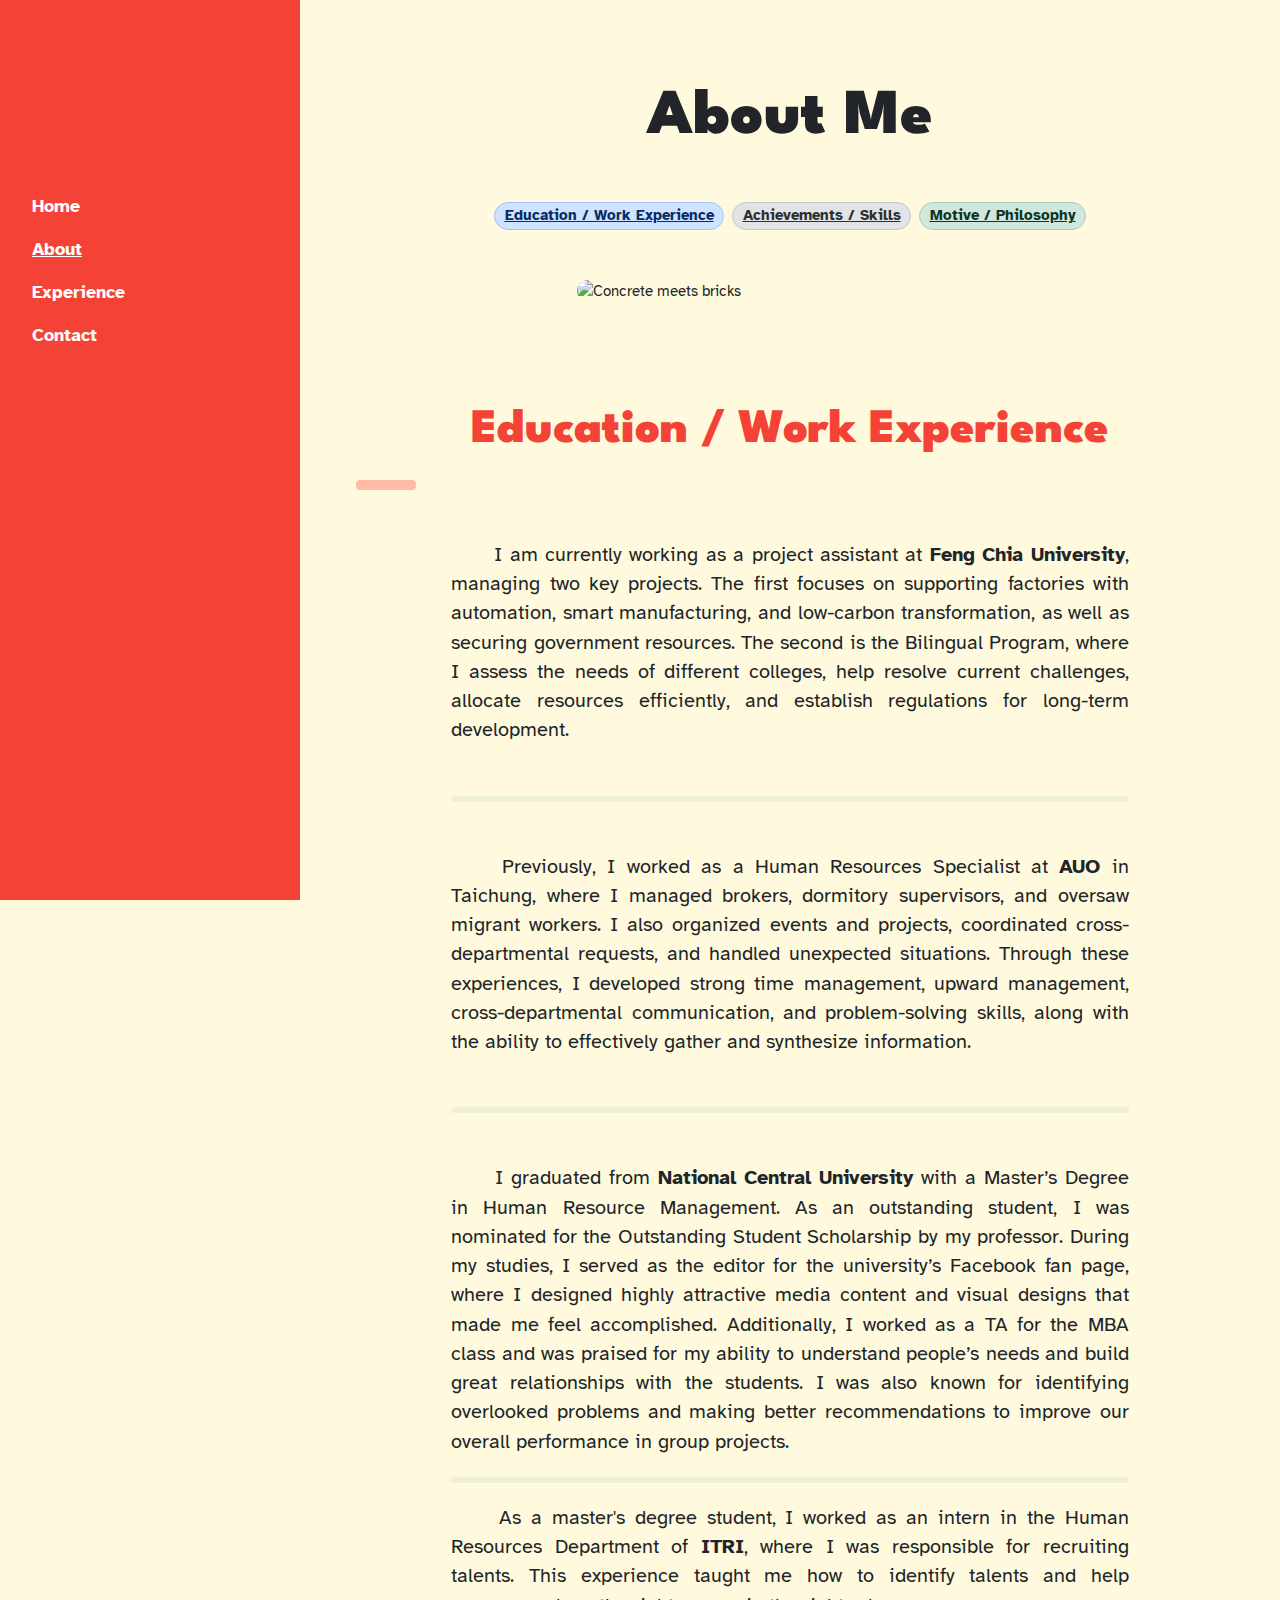
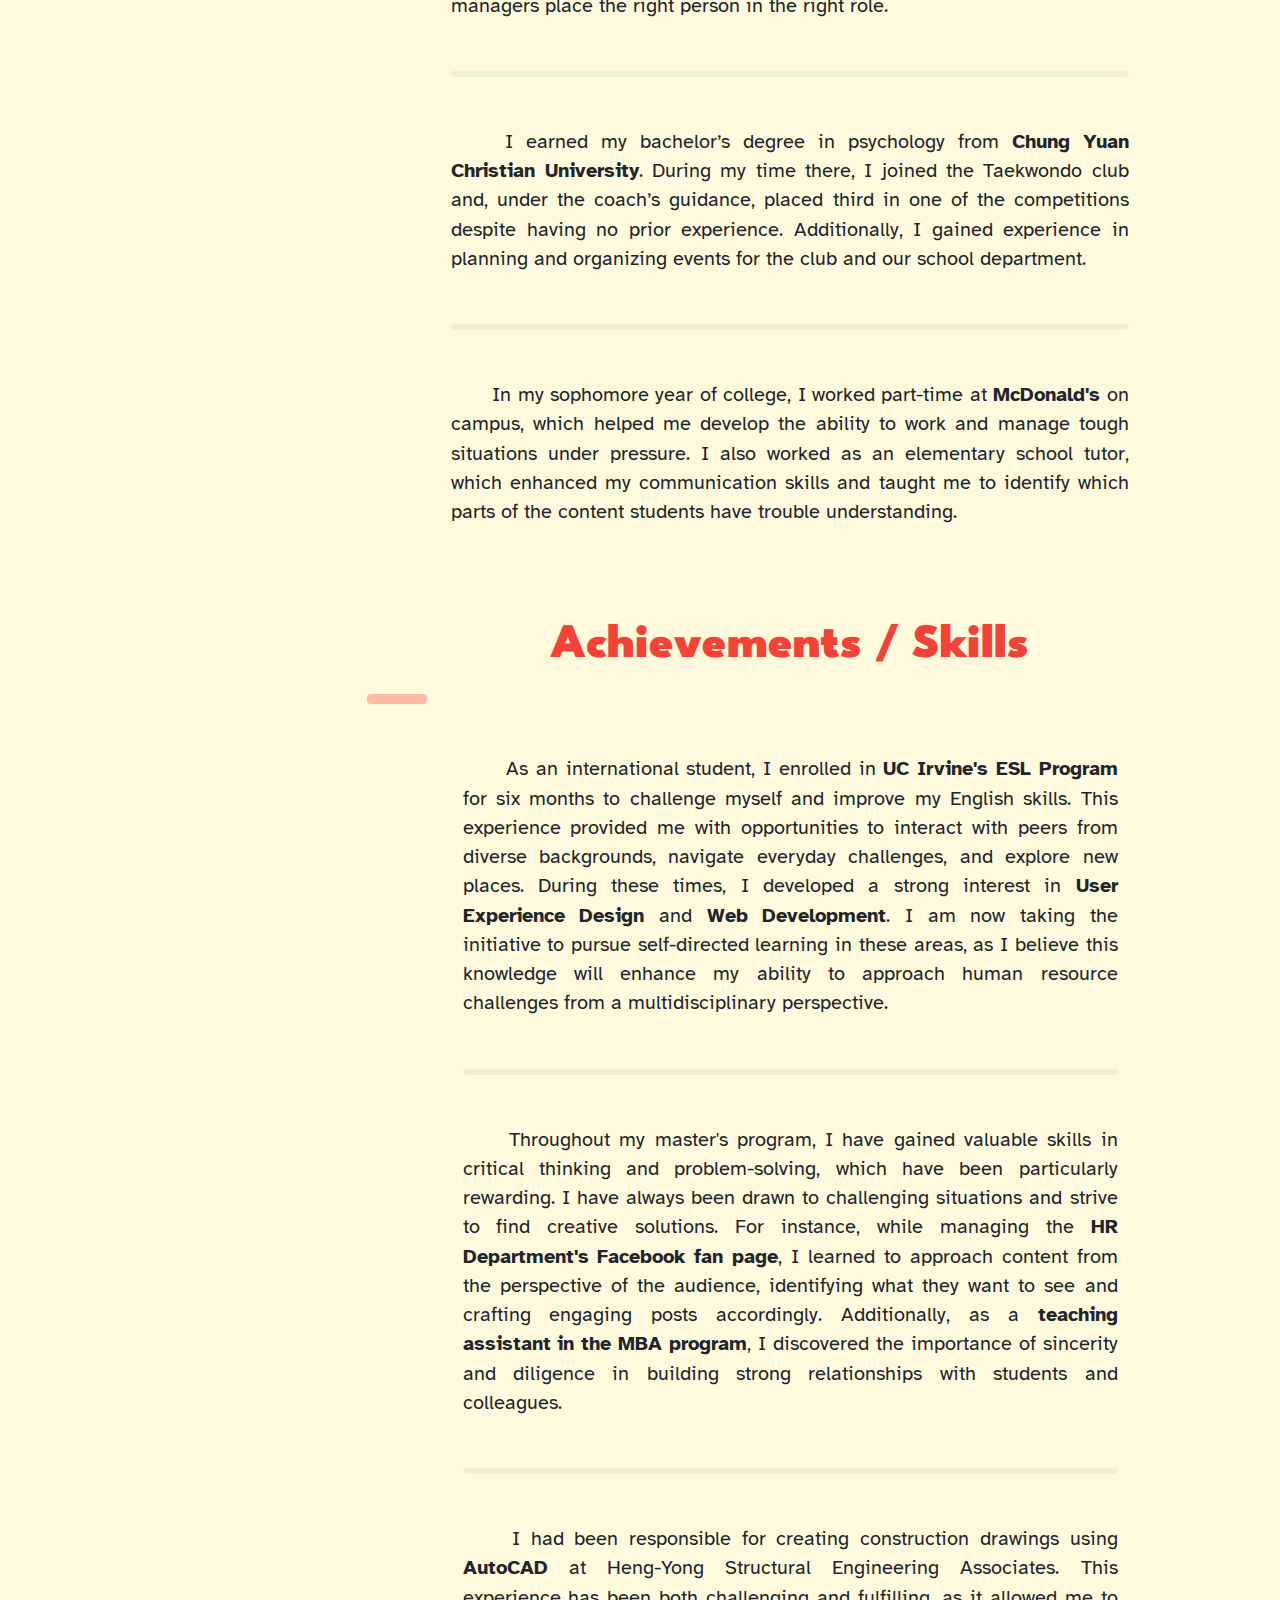
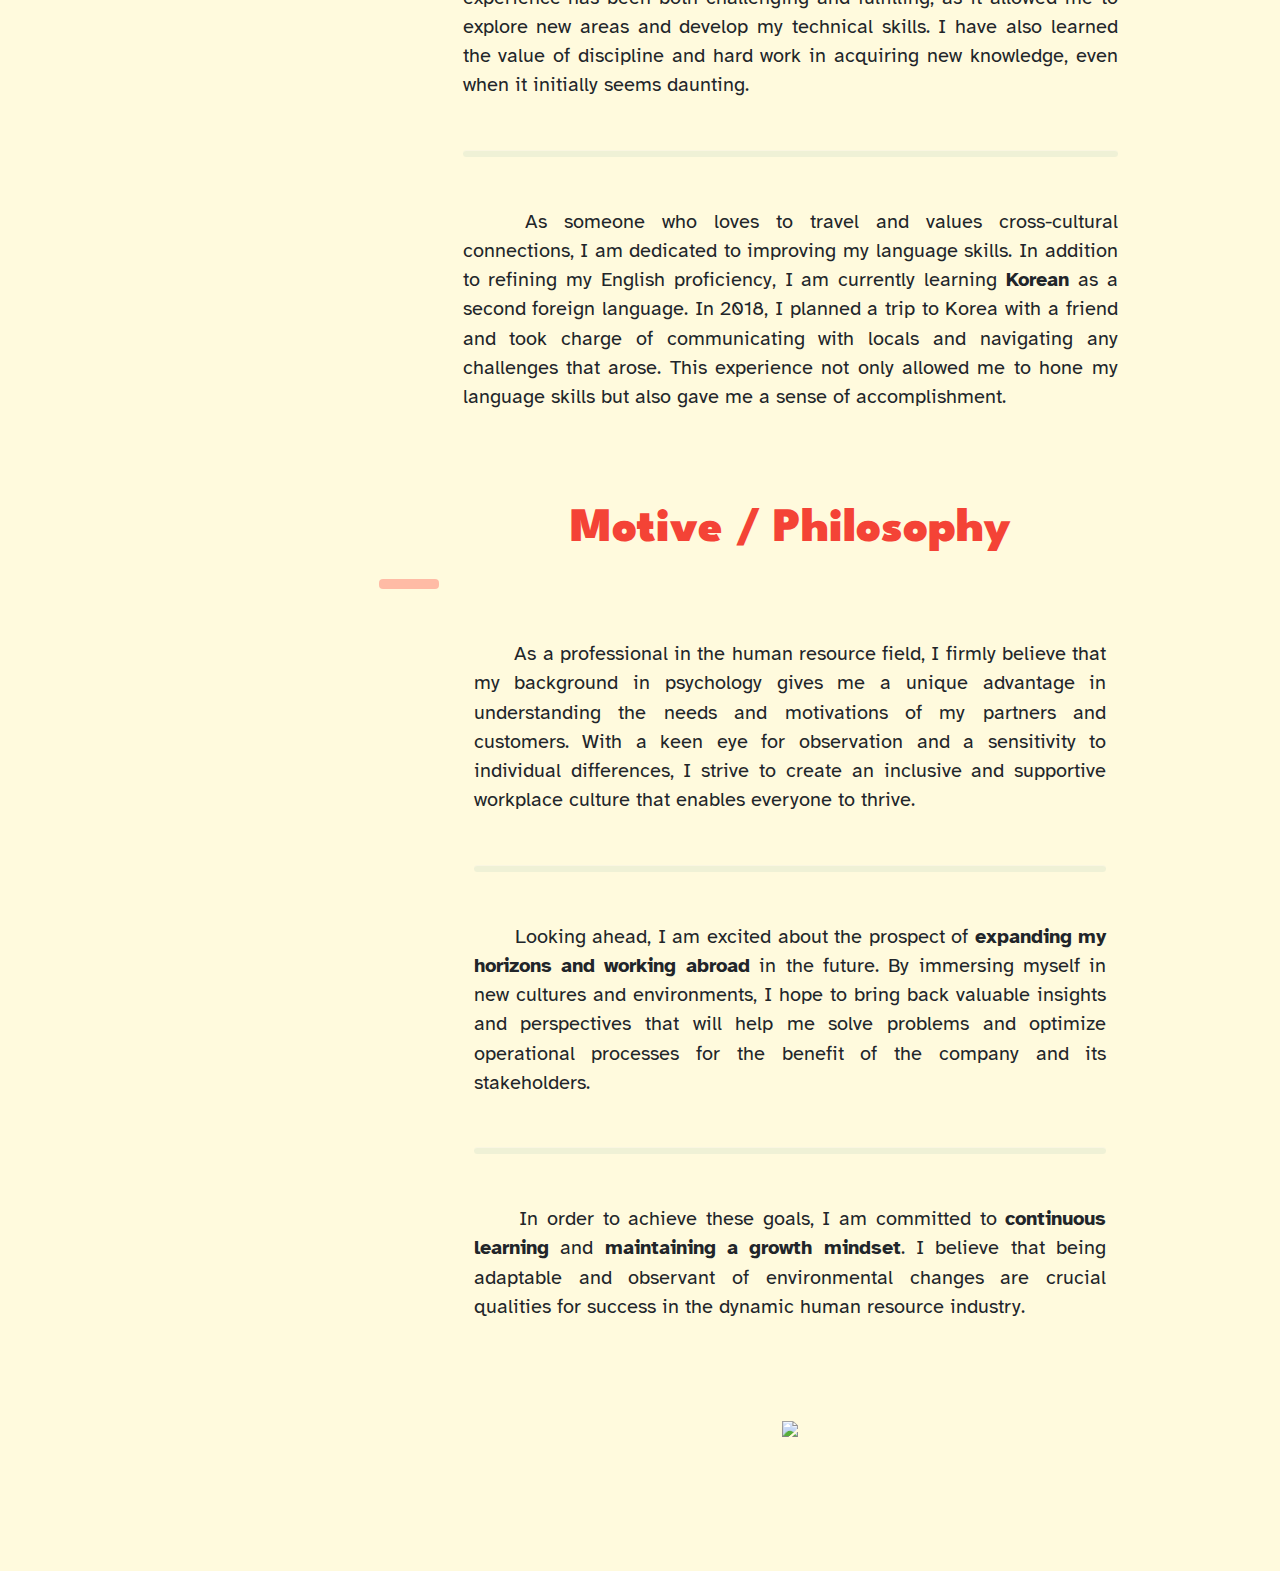
==== about.html @ fe17a48e "Add files via upload" ====
<!DOCTYPE html>
<html lang="en">
<head>
    <meta charset="UTF-8">
    <meta name="viewport" content="width=device-width, initial-scale=1.0">
    <title>About</title>

    <!--font-->
    <link rel="preconnect" href="https://fonts.googleapis.com">
    <link rel="preconnect" href="https://fonts.gstatic.com" crossorigin>
    <link href="https://fonts.googleapis.com/css2?family=League+Spartan:wght@100..900&display=swap" rel="stylesheet">
    <link href="https://fonts.googleapis.com/css2?family=Atkinson+Hyperlegible:ital,wght@0,400;0,700;1,400;1,700&display=swap" rel="stylesheet">

    <!--css-->
    <link rel="stylesheet" href="./style.css" />

    <!--bootstrap-->
    <link href="https://cdn.jsdelivr.net/npm/bootstrap@5.3.3/dist/css/bootstrap.min.css" rel="stylesheet" integrity="sha384-QWTKZyjpPEjISv5WaRU9OFeRpok6YctnYmDr5pNlyT2bRjXh0JMhjY6hW+ALEwIH" crossorigin="anonymous">
    
    <!--W3-->
    <link rel="stylesheet" href="https://www.w3schools.com/w3css/4/w3.css">

  <style>
    .badge {
      font-size: 1rem;
      text-decoration: none !important;
    }
  </style>

</head>

<body>
<!-- Sidebar/menu -->
<nav class="w3-sidebar w3-red w3-collapse w3-top w3-large w3-padding" style="z-index:3;width:300px;font-weight:bold;" id="mySidebar"><br>
  <a href="javascript:void(0)" onclick="w3_close()" class="w3-button w3-hide-large w3-display-topleft" style="width:100%;font-size:22px">Close Menu</a>

  <div class="w3-bar-block" style="margin-top:150px">
    <a href="./index.html" onclick="w3_close()" class="w3-bar-item w3-button w3-hover-white">Home</a> 
    <a href="./about.html" onclick="w3_close()" class="w3-bar-item w3-hover-white">About</a> 
    <a href="./experience.html" onclick="w3_close()" class="w3-bar-item w3-button w3-hover-white">Experience</a> 
    <a href="./contact.html" onclick="w3_close()" class="w3-bar-item w3-button w3-hover-white">Contact</a> 

  </div>
</nav>

<!-- Top menu on small screens -->
<header class="w3-container w3-top w3-hide-large w3-red w3-xlarge w3-padding">
  <a href="javascript:void(0)" class="w3-button w3-red w3-margin-right" onclick="w3_open()">☰</a>
</header>

<!-- Overlay effect when opening sidebar on small screens -->
<div class="w3-overlay w3-hide-large" onclick="w3_close()" style="cursor:pointer" title="close side menu" id="myOverlay"></div>

<!-- !PAGE CONTENT! -->
<div class="w3-main" style="margin-left:340px;margin-right:40px">

<!-- Header -->
  <div class="w3-container" style="margin-top:80px">
    <h1 class="w3-jumbo titleMain" style="text-align:center"><b>About Me</b></h1>
  </div>
  
<!--Badges-->
<div class="d-flex gap-2 justify-content-center pt-5 ">
  <span class="badge bg-primary-subtle border border-primary-subtle text-primary-emphasis rounded-pill"><a href="#EducationWorkExperience">Education / Work Experience</a></span>
  <span class="badge bg-secondary-subtle border border-secondary-subtle text-secondary-emphasis rounded-pill"><a href="#AchievementsSkills">Achievements / Skills</a></span>
  <span class="badge bg-success-subtle border border-success-subtle text-success-emphasis rounded-pill"><a href="#MotivePhilosophy">Motive / Philosophy</a></span>
</div>


  <!-- Photo grid (modal) -->
  <div class="w3-row-padding" style="display: flex; justify-content: center;">
    <div class="w3-half" style="display: flex; justify-content:center ;">
      <img id="roadImg" src="./img/road.jpg" style="width: 600px; border-radius: 25px; margin-top: 50px;";onclick="onClick(this)" alt="Concrete meets bricks">
    </div>
  </div>



<!-- Education / Work Experiencen -->
  <div class="w3-container" id="EducationWorkExperience" style="margin-top:100px;">
    <h1 class="w3-xxxlarge w3-text-red redTitle" style="text-align:center"><b>Education / Work Experience</b></h1>
    <hr style="width:50px;border:5px solid red" class="w3-round">
  </div>

  <div class="container" id="grid-container-work" style="display: grid; grid-template-columns: 1fr;">
    <div class="content" style="width:100%; justify-content: center; align-items: center; text-align: justify; padding: 30px 100px; font-size: 1.3rem;">
      <p>　　I am currently working as a project assistant at <b>Feng Chia University</b>, managing two key projects. The first focuses on supporting factories with automation, smart manufacturing, and low-carbon transformation, as well as securing government resources. The second is the Bilingual Program, where I assess the needs of different colleges, help resolve current challenges, allocate resources efficiently, and establish regulations for long-term development.</p>
      <hr style="background-color:#C1D8C3;height: 6px; border-radius: 30px; margin-top: 50px;margin-bottom: 50px;"/>
      <p>　　Previously, I worked as a Human Resources Specialist at <b>AUO</b> in Taichung, where I managed brokers, dormitory supervisors, and oversaw migrant workers. I also organized events and projects, coordinated cross-departmental requests, and handled unexpected situations. Through these experiences, I developed strong time management, upward management, cross-departmental communication, and problem-solving skills, along with the ability to effectively gather and synthesize information.</p>
      <hr style="background-color:#C1D8C3;height: 6px; border-radius: 30px; margin-top: 50px;margin-bottom: 50px;"/>
      <p>　　I graduated from <b>National Central University</b> with a Master’s Degree in Human Resource Management. As an outstanding student, I was nominated for the Outstanding Student Scholarship by my professor. During my studies, I served as the editor for the university’s Facebook fan page, where I designed highly attractive media content and visual designs that made me feel accomplished. Additionally, I worked as a TA for the MBA class and was praised for my ability to understand people’s needs and build great relationships with the students. I was also known for identifying overlooked problems and making better recommendations to improve our overall performance in group projects.</p>
      <hr style="background-color:#C1D8C3;height: 6px; border-radius: 30px;"/>
      <p>　　As a master's degree student, I worked as an intern in the Human Resources Department of <b>ITRI</b>, where I was responsible for recruiting talents. This experience taught me how to identify talents and help managers place the right person in the right role.</p>
      <hr style="background-color:#C1D8C3;height: 6px; border-radius: 30px; margin-top: 50px;margin-bottom: 50px;"/>
      <p>　　I earned my bachelor’s degree in psychology from <b>Chung Yuan Christian University</b>. During my time there, I joined the Taekwondo club and, under the coach’s guidance, placed third in one of the competitions despite having no prior experience. Additionally, I gained experience in planning and organizing events for the club and our school department.</p>
      <hr style="background-color:#C1D8C3;height: 6px; border-radius: 30px; margin-top: 50px;margin-bottom: 50px;"/>
      <p>　　In my sophomore year of college, I worked part-time at <b>McDonald's</b> on campus, which helped me develop the ability to work and manage tough situations under pressure. I also worked as an elementary school tutor, which enhanced my communication skills and taught me to identify which parts of the content students have trouble understanding.</p>
    </div>

    

<!-- Achievements / Skills -->

  <div class="w3-container" id="AchievementsSkills" style="margin-top:60px;">
    <h1 class="w3-xxxlarge w3-text-red redTitle" style="text-align:center"><b>Achievements / Skills</b></h1>
    <hr style="width:50px;border:5px solid red" class="w3-round">
  </div>

  <div class="container" id="grid-container-work" style="display: grid; grid-template-columns: 1fr;">
    <div class="content" style="width: 100%; justify-content: center; align-items: center;text-align: justify; padding: 30px 100px; font-size: 1.3rem;">
      <p>　　As an international student, I enrolled in <b>UC Irvine's ESL Program</b> for six months to challenge myself and improve my English skills. This experience provided me with opportunities to interact with peers from diverse backgrounds, navigate everyday challenges, and explore new places. During these times, I developed a strong interest in <b>User Experience Design</b> and <b>Web Development</b>. I am now taking the initiative to pursue self-directed learning in these areas, as I believe this knowledge will enhance my ability to approach human resource challenges from a multidisciplinary perspective.</p>
      <hr style="background-color:#C1D8C3;height: 6px; border-radius: 30px; margin-top: 50px;margin-bottom: 50px;"/>
      <p>　　Throughout my master's program, I have gained valuable skills in critical thinking and problem-solving, which have been particularly rewarding. I have always been drawn to challenging situations and strive to find creative solutions. For instance, while managing the <b>HR Department's Facebook fan page</b>, I learned to approach content from the perspective of the audience, identifying what they want to see and crafting engaging posts accordingly. Additionally, as a <b>teaching assistant in the MBA program</b>, I discovered the importance of sincerity and diligence in building strong relationships with students and colleagues.</p>
      <hr style="background-color:#C1D8C3;height: 6px; border-radius: 30px; margin-top: 50px;margin-bottom: 50px;"/>
      <p>　　I had been responsible for creating construction drawings using <b>AutoCAD</b> at Heng-Yong Structural Engineering Associates. This experience has been both challenging and fulfilling, as it allowed me to explore new areas and develop my technical skills. I have also learned the value of discipline and hard work in acquiring new knowledge, even when it initially seems daunting.</p>
      <hr style="background-color:#C1D8C3;height: 6px; border-radius: 30px; margin-top: 50px;margin-bottom: 50px;"/>
      <p>　　As someone who loves to travel and values cross-cultural connections, I am dedicated to improving my language skills. In addition to refining my English proficiency, I am currently learning <b>Korean</b> as a second foreign language. In 2018, I planned a trip to Korea with a friend and took charge of communicating with locals and navigating any challenges that arose. This experience not only allowed me to hone my language skills but also gave me a sense of accomplishment.</p>
    </div>


<!-- Motive / Philosophy -->

  <div class="w3-container" id="MotivePhilosophy" style="margin-top:60px;">
    <h1 class="w3-xxxlarge w3-text-red redTitle" style="text-align:center"><b>Motive / Philosophy</b></h1>
    <hr style="width:50px;border:5px solid red" class="w3-round">
  </div>

  <div class="container" id="grid-container-work" style="display: grid; grid-template-columns: 1fr;">
    <div class="content" style="width: 100%; justify-content: center; align-items: center;text-align: justify; padding: 30px 100px; font-size: 1.3rem; margin-bottom: 70px;">
      <p>　　As a professional in the human resource field, I firmly believe that my background in psychology gives me a unique advantage in understanding the needs and motivations of my partners and customers. With a keen eye for observation and a sensitivity to individual differences, I strive to create an inclusive and supportive workplace culture that enables everyone to thrive.</p>
      <hr style="background-color:#C1D8C3;height: 6px; border-radius: 30px; margin-top: 50px;margin-bottom: 50px;"/>
      <p>　　Looking ahead, I am excited about the prospect of <b>expanding my horizons and working abroad</b> in the future. By immersing myself in new cultures and environments, I hope to bring back valuable insights and perspectives that will help me solve problems and optimize operational processes for the benefit of the company and its stakeholders.</p>
      <hr style="background-color:#C1D8C3;height: 6px; border-radius: 30px; margin-top: 50px;margin-bottom: 50px;"/>
      <p>　　In order to achieve these goals, I am committed to <b>continuous learning</b> and <b>maintaining a growth mindset</b>. I believe that being adaptable and observant of environmental changes are crucial qualities for success in the dynamic human resource industry.</p>
    </div>

  <div style="display: flex; justify-content: center;">
      <img src="./img/2.png" style="height: 150px;">
  </div>
<script>
// Script to open and close sidebar
function w3_open() {
  document.getElementById("mySidebar").style.display = "block";
  document.getElementById("myOverlay").style.display = "block";
}
 
function w3_close() {
  document.getElementById("mySidebar").style.display = "none";
  document.getElementById("myOverlay").style.display = "none";
}

// Modal Image Gallery
function onClick(element) {
  document.getElementById("img01").src = element.src;
  document.getElementById("modal01").style.display = "block";
  var captionText = document.getElementById("caption");
  captionText.innerHTML = element.alt;
}
</script>
    
</body>
</html>
---- style.css ----
body {

    background-color: #FFFADD !important;
    font-family: "Atkinson Hyperlegible", system-ui !important;
    text-align: center;
}

p {
    margin: 0 !important;
}

h1 {
    font-family: "League Spartan", system-ui !important;
    font-weight: 700 !important;
    margin: 0 !important;
}

.grid-container {
    display: grid;
    height: 60vh;
    grid-template-columns: 1fr 0.5fr 0.5fr 1fr;
    grid-template-rows: 100px 100px 100px 100px 100px;
    margin-top: 70px;
    margin-left: 150px;
    margin-right: 150px;
    position: relative;
} 

#circleImg {
    width:500px;
    position: absolute;
    top:150px;

}

#arrowImg {
    width: 200px;
    position: absolute;
    top: 250px;
    right: 150px;
}

.item {
    display: flex;
    justify-content: center;
    align-items: center;
    padding: 20px;
}

#name {
    grid-row-start: 3;  
    padding-left: 50px;
}



.item-photo {
    padding: 0px 20px;
    grid-column-start: 2;
    grid-column-end: 4;
    grid-row-start: 2;
    grid-row-end: 4;
}

#intro {
    grid-column-start: 4;
    grid-row-start: 2;
}


.dropdown {
    background-color:#C1D8C3;
    color: white;
    border-radius: 20px;
}

.btn.dropdown-toggle {
    font-size: 1.4rem;
    padding-bottom: 0;
}

@media (max-width:1400px) {
    #circleImg {
        width:350px;
        position: absolute;
        top:180px;
        left: -25px;
    }

    #arrowImg {
        width: 100px;
        position: absolute;
        top: 250px;
        right: 100px;
    }

}

@media (max-width:1200px) {
    #circleImg {
        height: 200px;
        width:250px;
        position: absolute;
        top:150px;
        left: -10px;
    }

    #arrowImg {
        width: 100px;
        position: absolute;
        top: 250px;
        right: 100px;
    }

}

@media (max-width:765px) {
    #name {
        position: absolute;
        width: 100px;
        bottom:100px;
        right:400px
    }
    #intro {
        position: absolute;
        top: -80px;
        left: 85px;
    }   

    #circleImg {
        display: none;
        height: 260px;
        width:220px;
        position: absolute;
        top:120px;
        left:-130px;
    }

    #arrowImg {
        width: 100px;
        position: absolute;
        top: 250px;
        left: 400px;
    }

}

@media (max-width:576px) {

    #name {
        display: none;
    }
    #intro {
        display: none;
    }
    #circleImg {
        display: none;
    }
    #arrowImg {
         display: none;
    }
    #footerContact {
        display: none;
    }

    #header {
        margin-bottom:0 !important;
        padding-bottom:0 !important;
    }

}
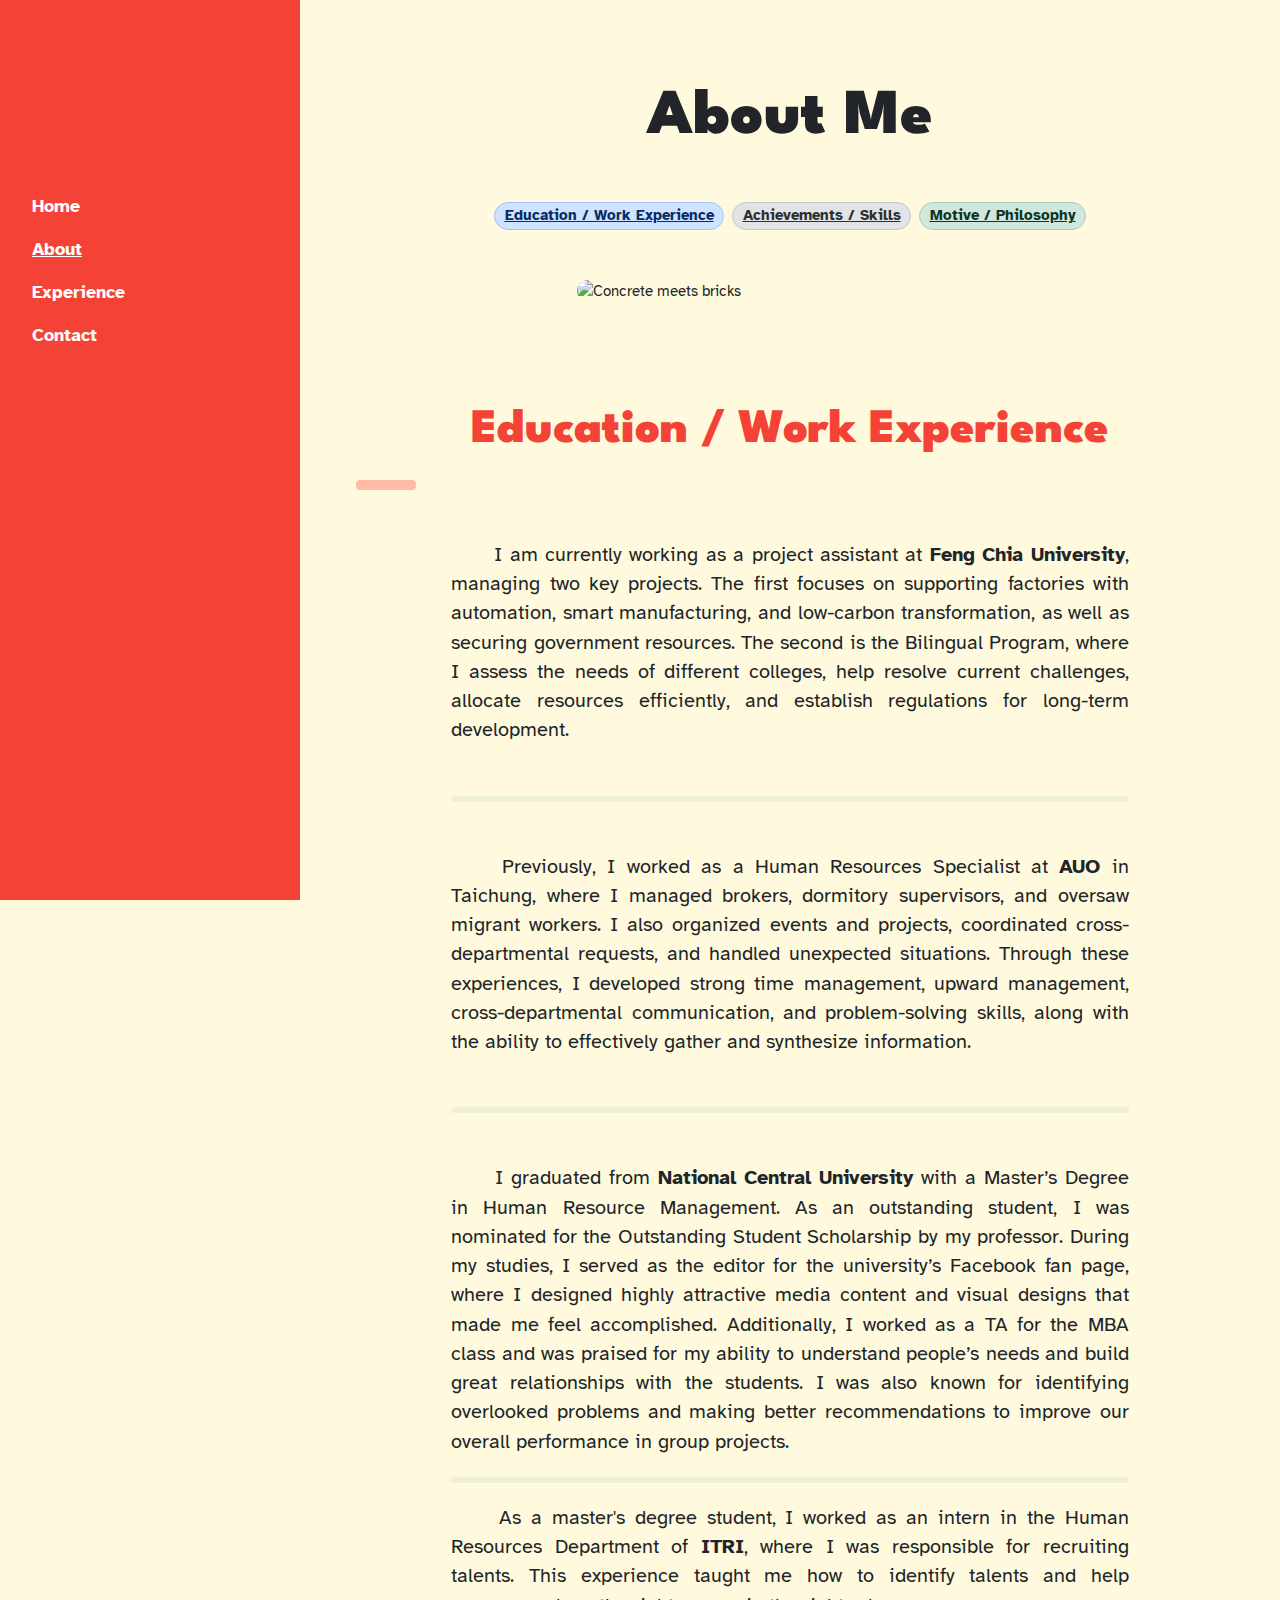
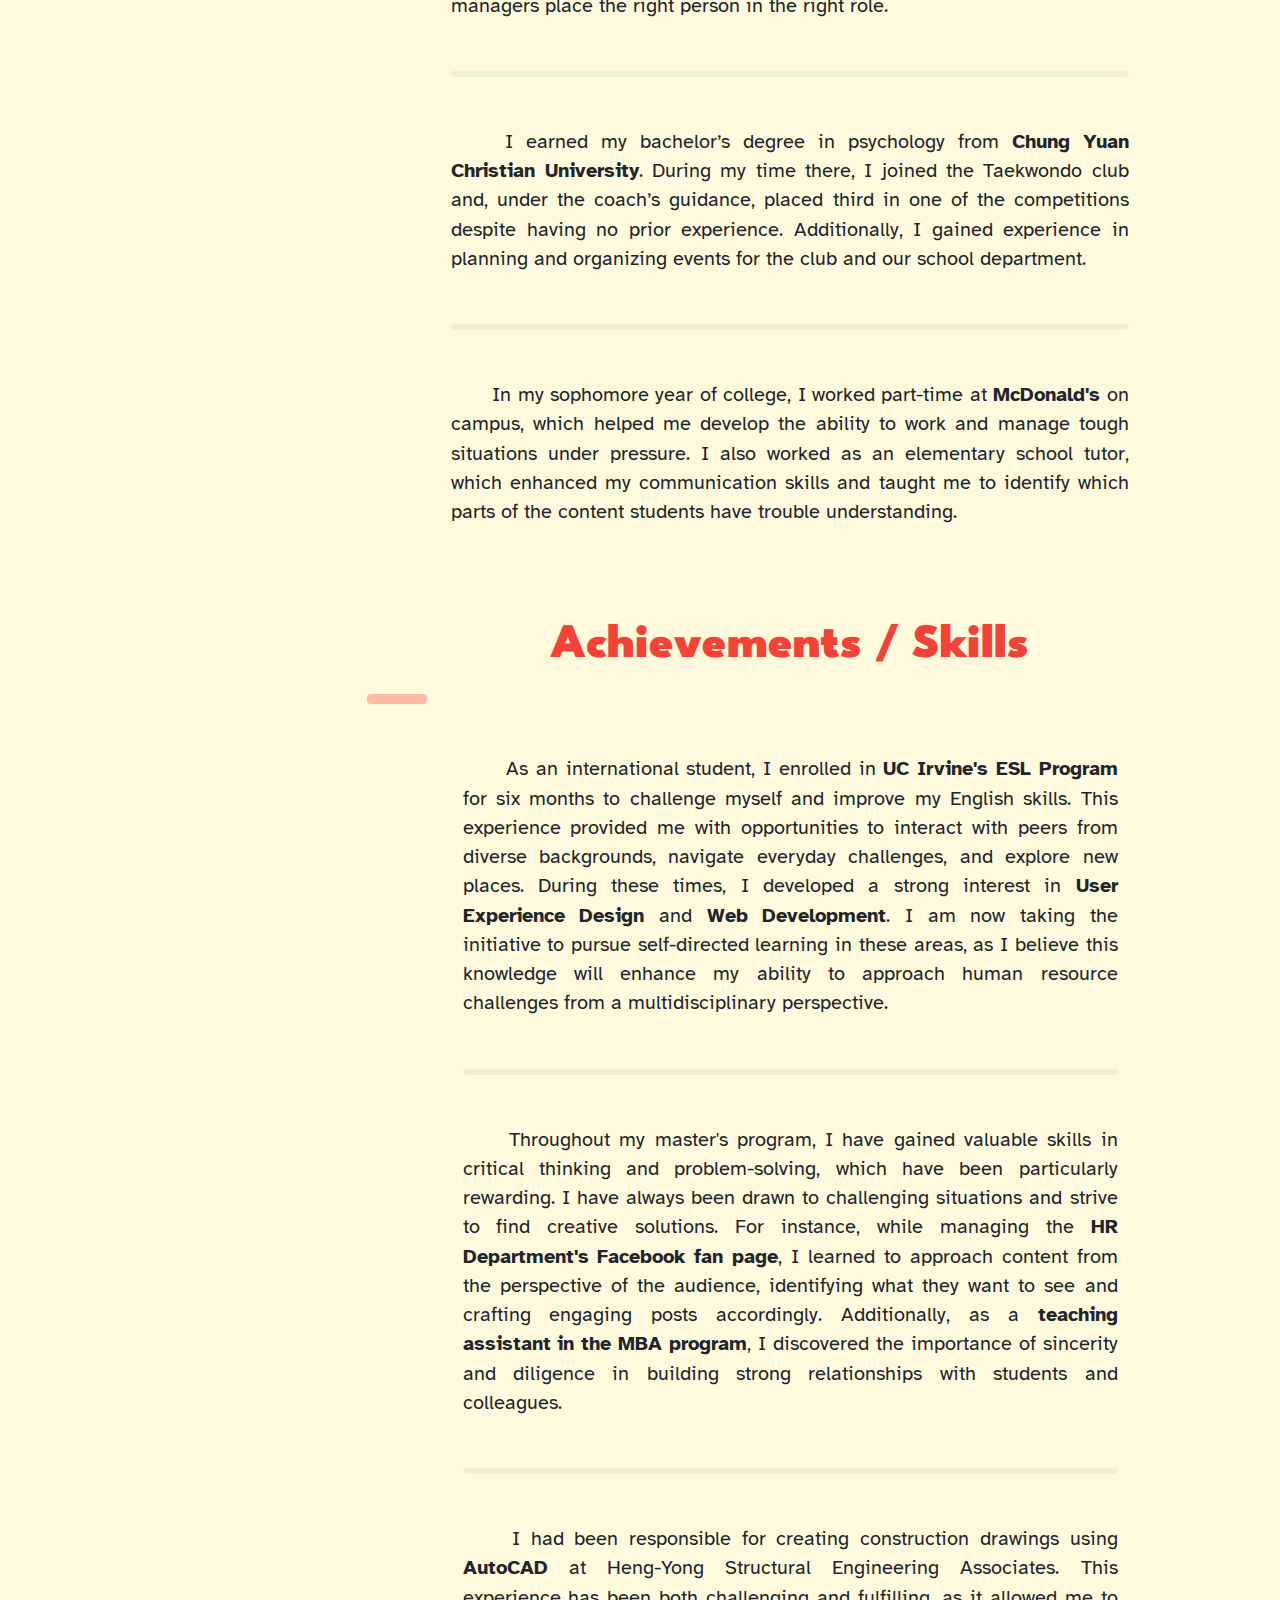
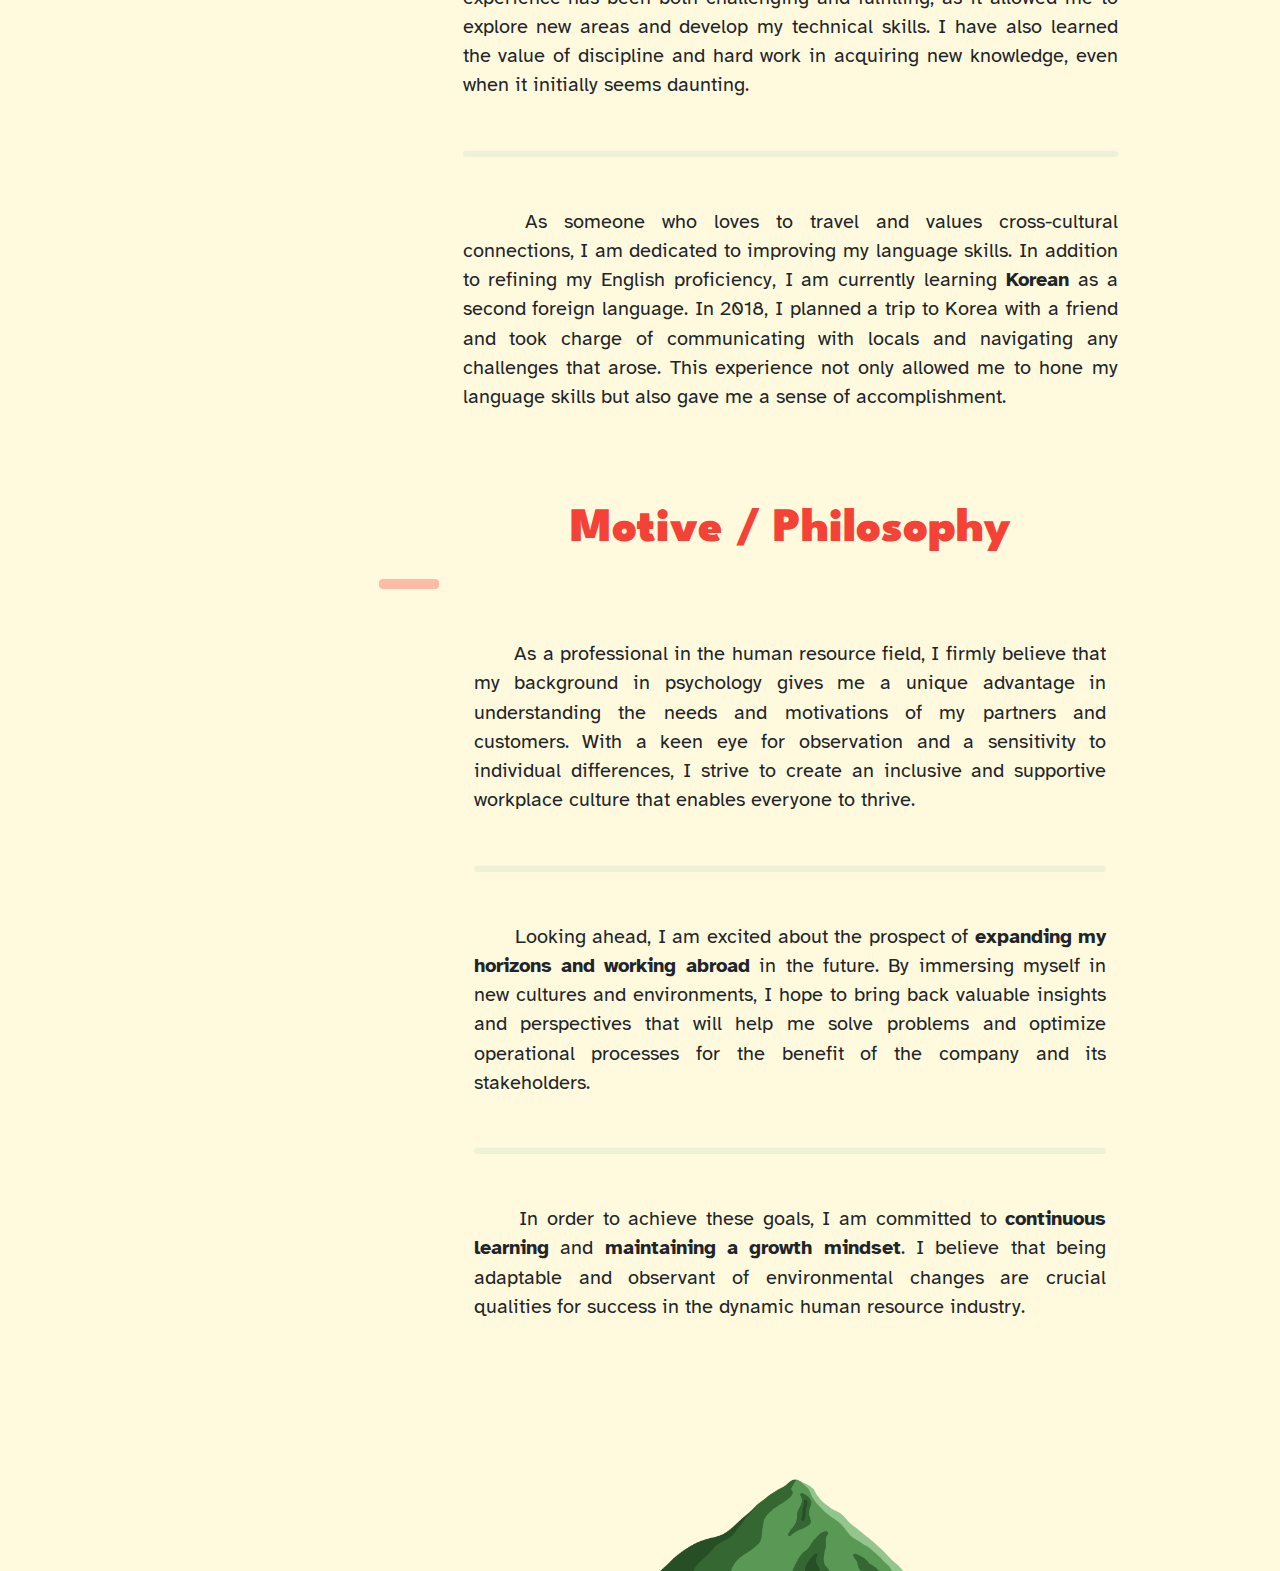
==== commit c80bbf05: "Add files via upload" ====
--- a/about.html
+++ b/about.html
@@ -22,8 +22,7 @@
 
   <style>
     .badge {
-      font-size: 1rem;
-      text-decoration: none !important;
+      font-size: 1rem; 
     }
   </style>
 
@@ -61,7 +60,7 @@
   
 <!--Badges-->
 <div class="d-flex gap-2 justify-content-center pt-5 ">
-  <span class="badge bg-primary-subtle border border-primary-subtle text-primary-emphasis rounded-pill"><a href="#EducationWorkExperience">Education / Work Experience</a></span>
+  <span class="badge bg-primary-subtle border border-primary-subtle text-primary-emphasis rounded-pill" style="text-decoration: none"><a href="#EducationWorkExperience">Education / Work Experience</a></span>
   <span class="badge bg-secondary-subtle border border-secondary-subtle text-secondary-emphasis rounded-pill"><a href="#AchievementsSkills">Achievements / Skills</a></span>
   <span class="badge bg-success-subtle border border-success-subtle text-success-emphasis rounded-pill"><a href="#MotivePhilosophy">Motive / Philosophy</a></span>
 </div>
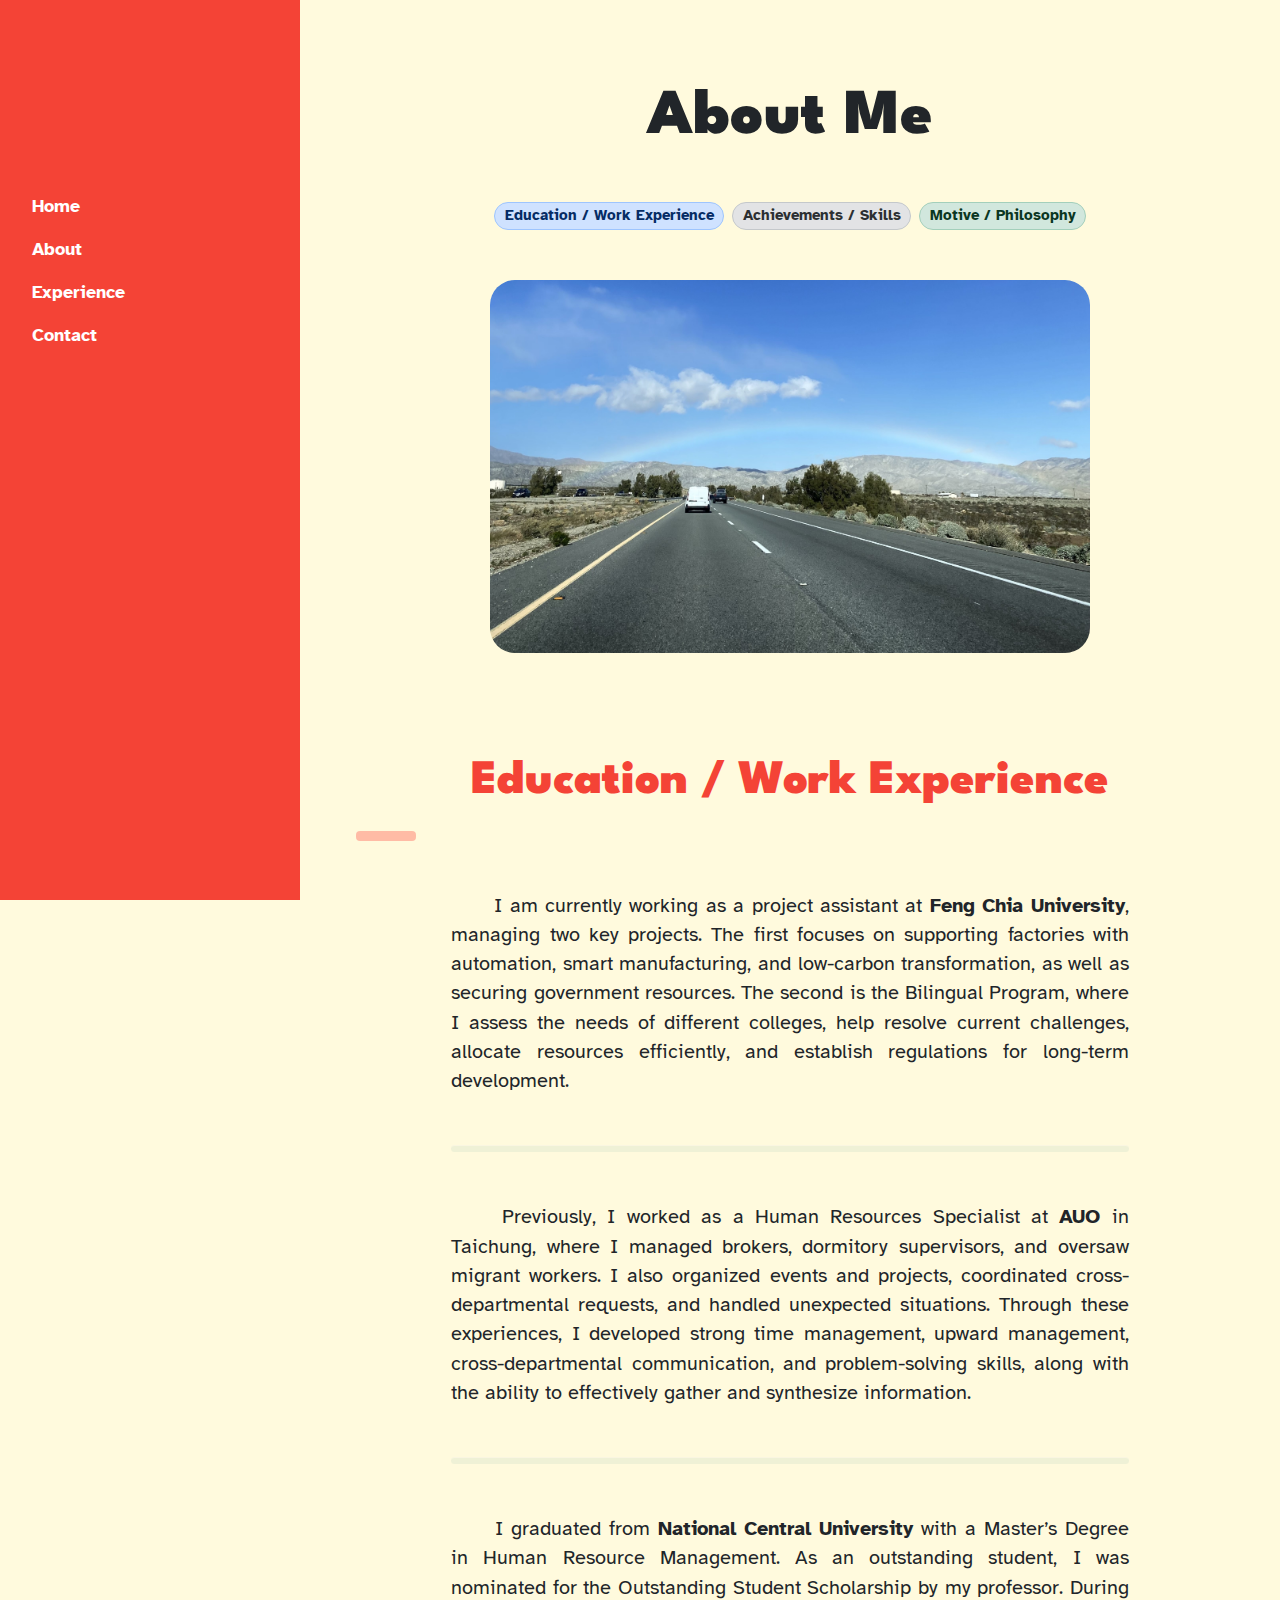
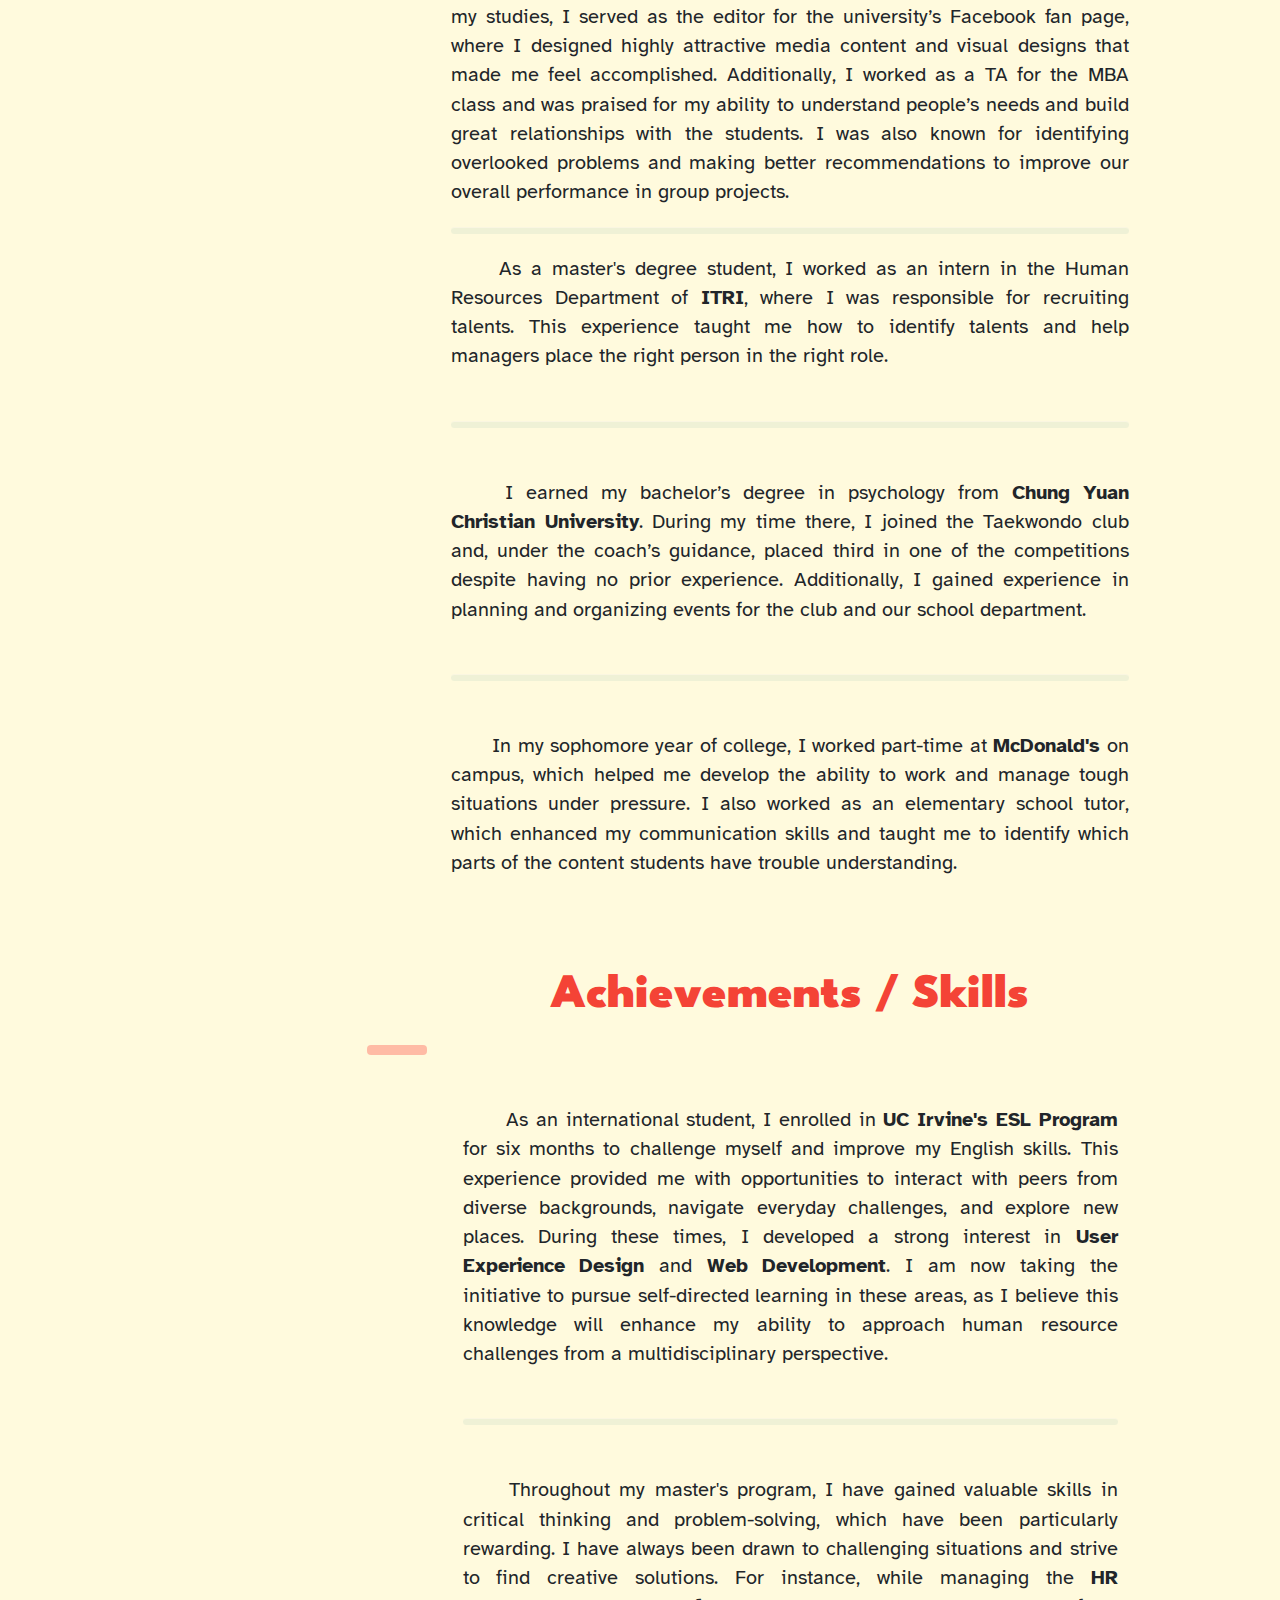
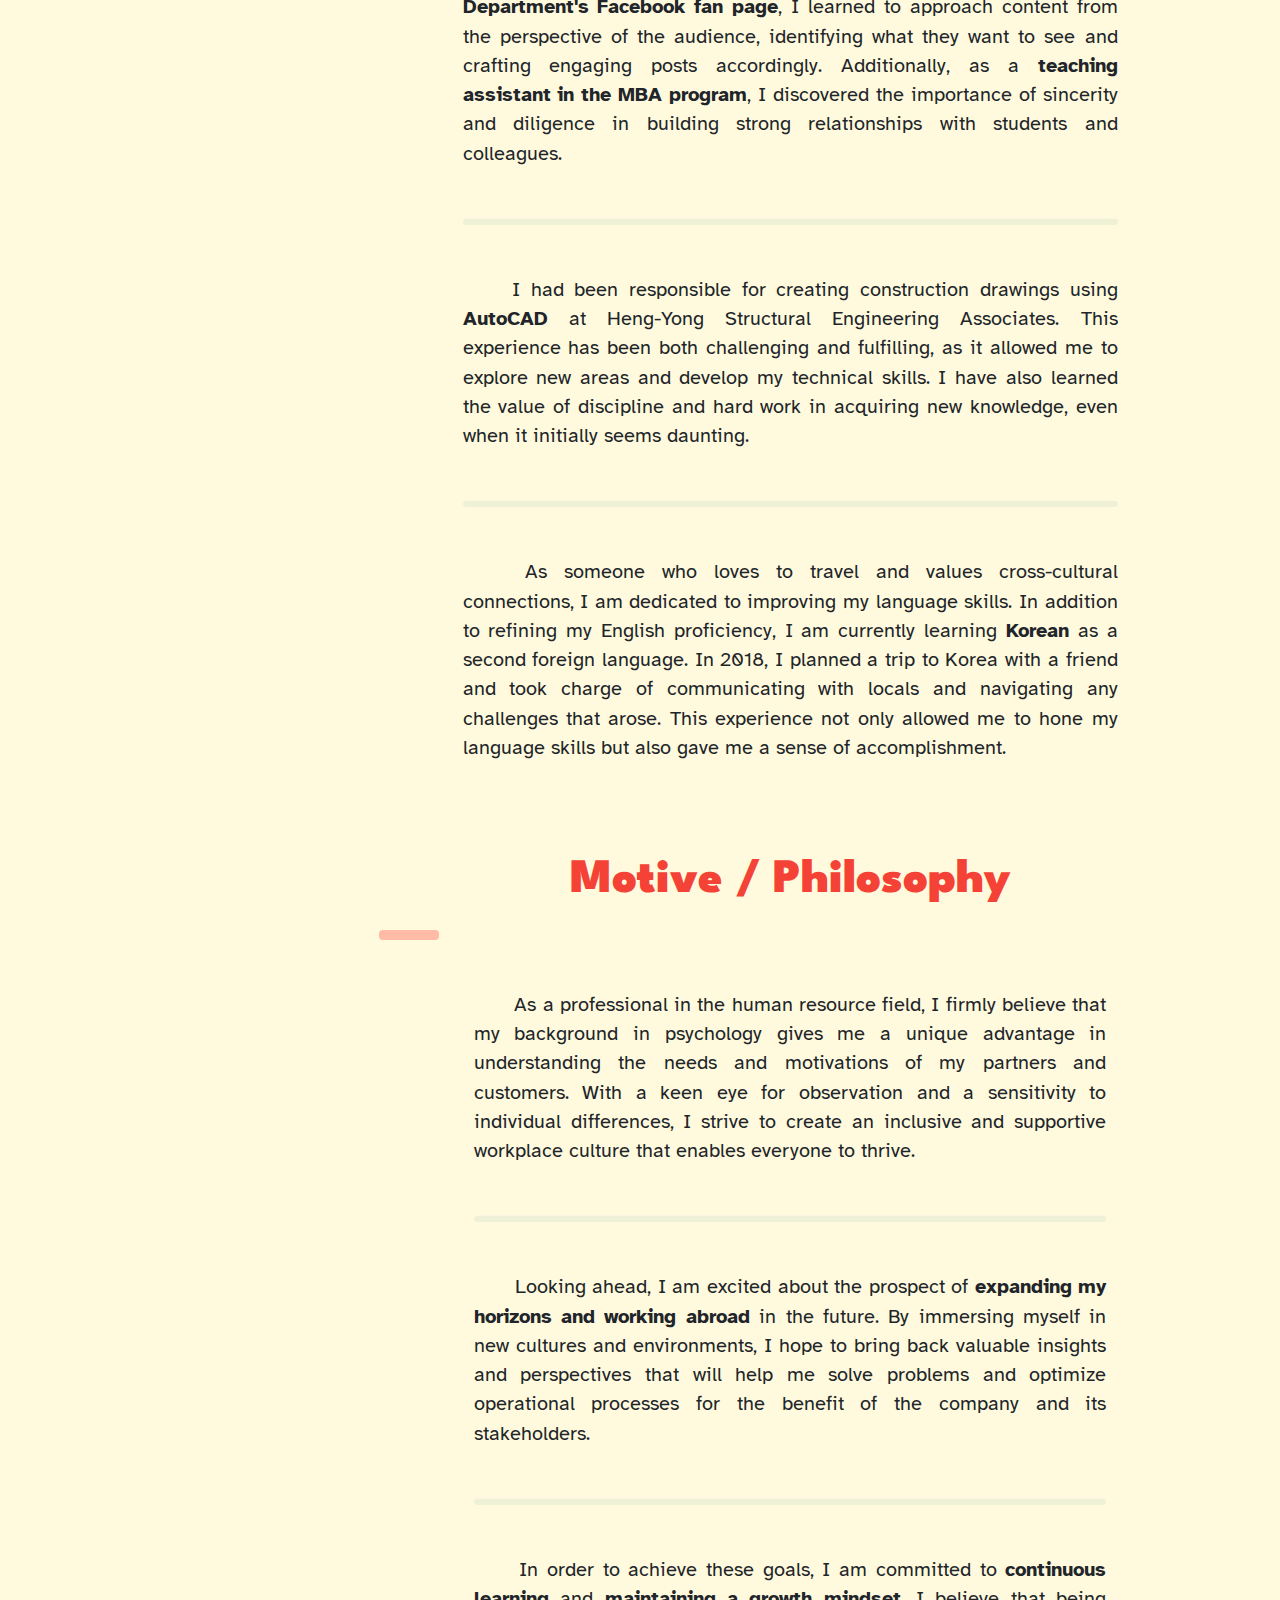
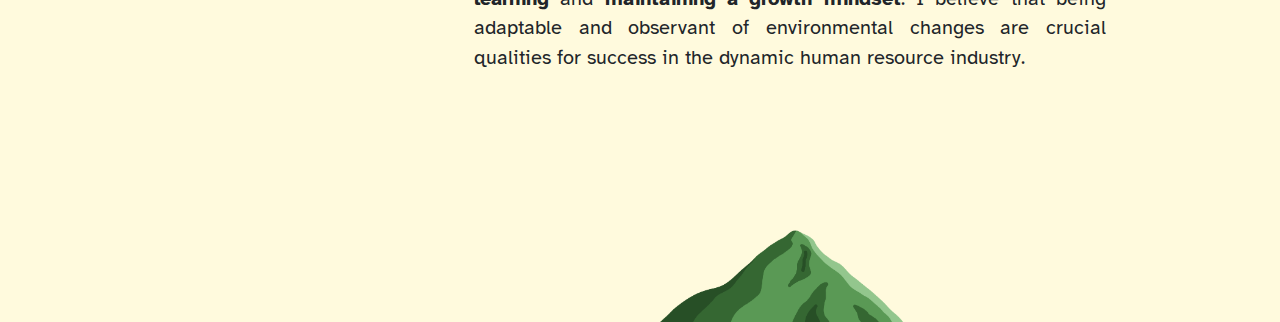
==== commit fd5f872b: "Add files via upload" ====
--- a/about.html
+++ b/about.html
@@ -58,20 +58,19 @@
     <h1 class="w3-jumbo titleMain" style="text-align:center"><b>About Me</b></h1>
   </div>
   
-<!--Badges-->
-<div class="d-flex gap-2 justify-content-center pt-5 ">
-  <span class="badge bg-primary-subtle border border-primary-subtle text-primary-emphasis rounded-pill" style="text-decoration: none"><a href="#EducationWorkExperience">Education / Work Experience</a></span>
-  <span class="badge bg-secondary-subtle border border-secondary-subtle text-secondary-emphasis rounded-pill"><a href="#AchievementsSkills">Achievements / Skills</a></span>
-  <span class="badge bg-success-subtle border border-success-subtle text-success-emphasis rounded-pill"><a href="#MotivePhilosophy">Motive / Philosophy</a></span>
-</div>
 
 
-  <!-- Photo grid (modal) -->
-  <div class="w3-row-padding" style="display: flex; justify-content: center;">
-    <div class="w3-half" style="display: flex; justify-content:center ;">
-      <img id="roadImg" src="./img/road.jpg" style="width: 600px; border-radius: 25px; margin-top: 50px;";onclick="onClick(this)" alt="Concrete meets bricks">
+<!--Badges-->
+  <div class="badgesContainer d-flex flex-wrap justify-content-center gap-2 pt-5" style="text-decoration: none">
+    <span class="badge bg-primary-subtle border border-primary-subtle text-primary-emphasis rounded-pill"><a href="#EducationWorkExperience">Education / Work Experience</a></span>
+    <span class="badge bg-secondary-subtle border border-secondary-subtle text-secondary-emphasis rounded-pill"><a href="#AchievementsSkills">Achievements / Skills</a></span>
+    <span class="badge bg-success-subtle border border-success-subtle text-success-emphasis rounded-pill"><a href="#MotivePhilosophy">Motive / Philosophy</a></span>
+  </div>
+
+<!--Photo-->
+    <div class="mainImg" style="display: flex; justify-content:center;">
+      <img id="roadImg" src="./img/road.jpg" style="width: 600px; border-radius: 25px; margin-top: 50px;";onclick="onClick(this)">
     </div>
-  </div>
 
 
 
@@ -81,8 +80,8 @@
     <hr style="width:50px;border:5px solid red" class="w3-round">
   </div>
 
-  <div class="container" id="grid-container-work" style="display: grid; grid-template-columns: 1fr;">
-    <div class="content" style="width:100%; justify-content: center; align-items: center; text-align: justify; padding: 30px 100px; font-size: 1.3rem;">
+  <div class="container"  style="display: grid; grid-template-columns: 1fr;">
+    <div class="content" id="grid-container-EducationWorkExperience" style="width:100%; justify-content: center; align-items: center; text-align: justify; padding: 30px 100px; font-size: 1.3rem;">
       <p>　　I am currently working as a project assistant at <b>Feng Chia University</b>, managing two key projects. The first focuses on supporting factories with automation, smart manufacturing, and low-carbon transformation, as well as securing government resources. The second is the Bilingual Program, where I assess the needs of different colleges, help resolve current challenges, allocate resources efficiently, and establish regulations for long-term development.</p>
       <hr style="background-color:#C1D8C3;height: 6px; border-radius: 30px; margin-top: 50px;margin-bottom: 50px;"/>
       <p>　　Previously, I worked as a Human Resources Specialist at <b>AUO</b> in Taichung, where I managed brokers, dormitory supervisors, and oversaw migrant workers. I also organized events and projects, coordinated cross-departmental requests, and handled unexpected situations. Through these experiences, I developed strong time management, upward management, cross-departmental communication, and problem-solving skills, along with the ability to effectively gather and synthesize information.</p>
@@ -105,7 +104,7 @@
     <hr style="width:50px;border:5px solid red" class="w3-round">
   </div>
 
-  <div class="container" id="grid-container-work" style="display: grid; grid-template-columns: 1fr;">
+  <div class="container" id="grid-container-AchievementsSkills" style="display: grid; grid-template-columns: 1fr;">
     <div class="content" style="width: 100%; justify-content: center; align-items: center;text-align: justify; padding: 30px 100px; font-size: 1.3rem;">
       <p>　　As an international student, I enrolled in <b>UC Irvine's ESL Program</b> for six months to challenge myself and improve my English skills. This experience provided me with opportunities to interact with peers from diverse backgrounds, navigate everyday challenges, and explore new places. During these times, I developed a strong interest in <b>User Experience Design</b> and <b>Web Development</b>. I am now taking the initiative to pursue self-directed learning in these areas, as I believe this knowledge will enhance my ability to approach human resource challenges from a multidisciplinary perspective.</p>
       <hr style="background-color:#C1D8C3;height: 6px; border-radius: 30px; margin-top: 50px;margin-bottom: 50px;"/>
@@ -124,7 +123,7 @@
     <hr style="width:50px;border:5px solid red" class="w3-round">
   </div>
 
-  <div class="container" id="grid-container-work" style="display: grid; grid-template-columns: 1fr;">
+  <div class="container" id="grid-container-MotivePhilosophy" style="display: grid; grid-template-columns: 1fr;">
     <div class="content" style="width: 100%; justify-content: center; align-items: center;text-align: justify; padding: 30px 100px; font-size: 1.3rem; margin-bottom: 70px;">
       <p>　　As a professional in the human resource field, I firmly believe that my background in psychology gives me a unique advantage in understanding the needs and motivations of my partners and customers. With a keen eye for observation and a sensitivity to individual differences, I strive to create an inclusive and supportive workplace culture that enables everyone to thrive.</p>
       <hr style="background-color:#C1D8C3;height: 6px; border-radius: 30px; margin-top: 50px;margin-bottom: 50px;"/>
--- a/style.css
+++ b/style.css
@@ -79,6 +79,10 @@
     padding-bottom: 0;
 }
 
+
+a { text-decoration:underline !important} ;
+a:hover { text-decoration:none !important}
+
 @media (max-width:1400px) {
     #circleImg {
         width:350px;
@@ -96,7 +100,21 @@
 
 }
 
+
+
 @media (max-width:1200px) {
+    .mainImg {
+        padding: 30px 40px !important;
+    }
+    #roadImg {
+        width: 400px;
+    }
+
+    
+    .content {
+        padding: 30px 40px !important;
+    }
+
     #circleImg {
         height: 200px;
         width:250px;
@@ -115,6 +133,10 @@
 }
 
 @media (max-width:765px) {
+    .content {
+        padding: 30px 40px !important;
+    }
+
     #name {
         position: absolute;
         width: 100px;
@@ -146,6 +168,9 @@
 }
 
 @media (max-width:576px) {
+    .content {
+        padding: 30px 40px !important;
+    }
 
     #name {
         display: none;
@@ -170,3 +195,9 @@
 
 }
 
+a { 
+    text-decoration:none !important
+} 
+a:hover {
+    text-decoration:underline !important
+}